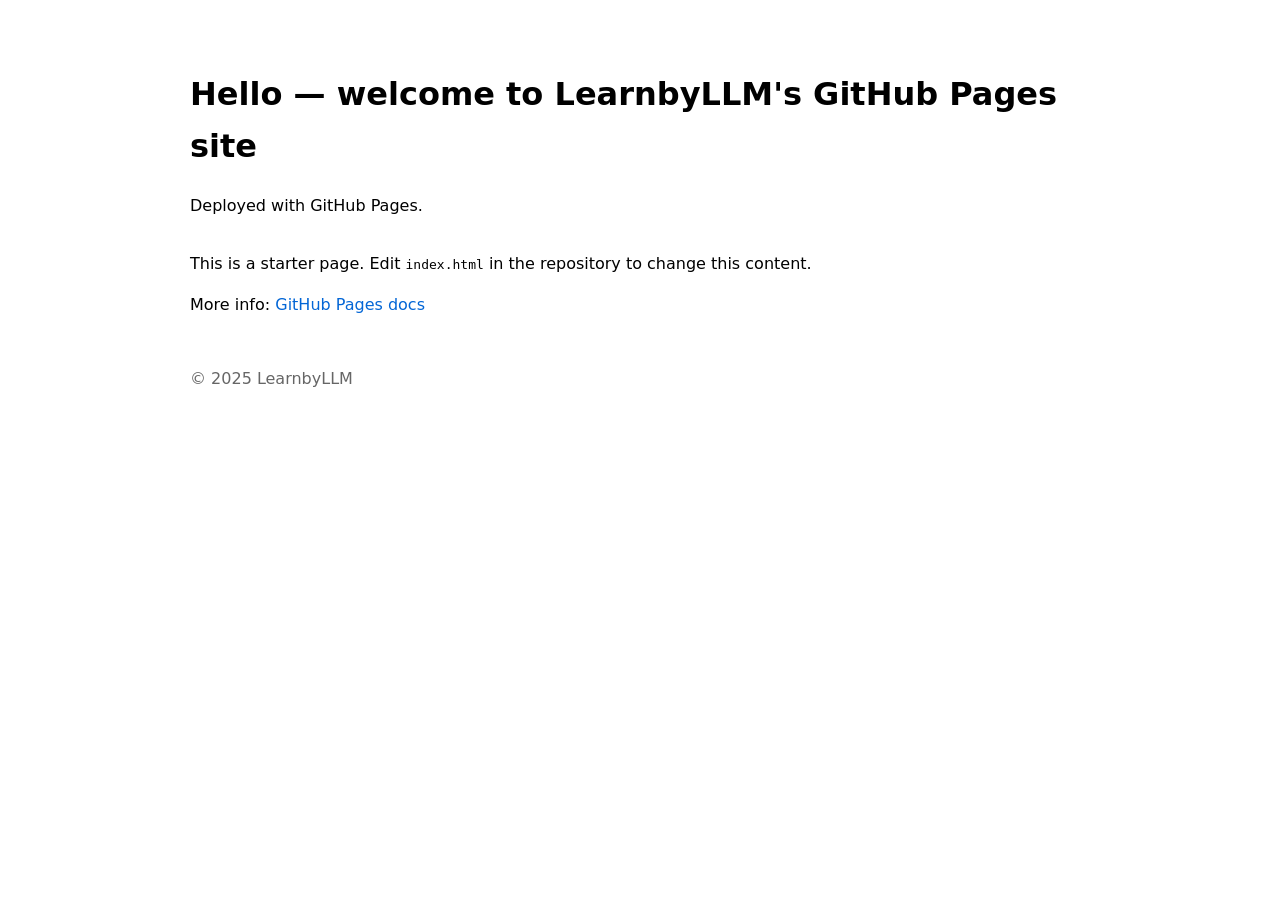
==== index.html @ c88fb41e "Initial site: add index.html, README.md, LICENSE, .gitignore" ====
<!doctype html>
<html lang="en">
<head>
  <meta charset="utf-8" />
  <meta name="viewport" content="width=device-width,initial-scale=1" />
  <title>Welcome — LearnbyLLM</title>
  <style>
    body { font-family: system-ui, -apple-system, "Segoe UI", Roboto, sans-serif; line-height:1.6; padding:3rem; max-width:900px; margin:auto; }
    header { margin-bottom:2rem; }
    a { color:#0366d6; text-decoration:none; }
  </style>
</head>
<body>
  <header>
    <h1>Hello — welcome to LearnbyLLM's GitHub Pages site</h1>
    <p>Deployed with GitHub Pages.</p>
  </header>
  <main>
    <p>This is a starter page. Edit <code>index.html</code> in the repository to change this content.</p>
    <p>More info: <a href="https://docs.github.com/pages">GitHub Pages docs</a></p>
  </main>
  <footer style="margin-top:3rem;color:#666;">&copy; 2025 LearnbyLLM</footer>
</body>
</html>
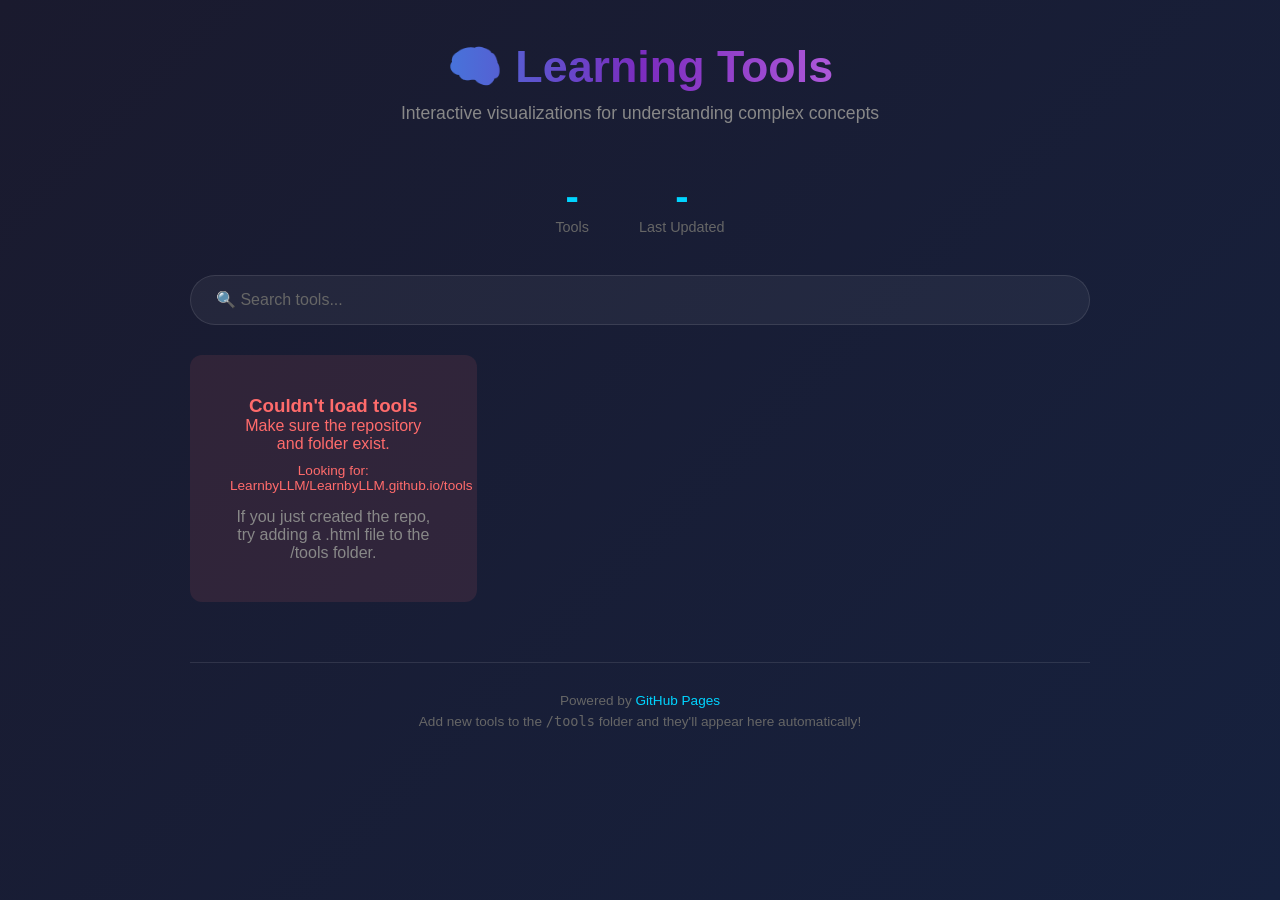
==== commit 56c45b9d: "Update index.html with Learning Tools dashboard and create tools directory" ====
--- a/index.html
+++ b/index.html
@@ -1,24 +1,447 @@
-<!doctype html>
+<!DOCTYPE html>
 <html lang="en">
+
 <head>
-  <meta charset="utf-8" />
-  <meta name="viewport" content="width=device-width,initial-scale=1" />
-  <title>Welcome — LearnbyLLM</title>
+  <meta charset="UTF-8">
+  <meta name="viewport" content="width=device-width, initial-scale=1.0">
+  <title>My Learning Tools</title>
   <style>
-    body { font-family: system-ui, -apple-system, "Segoe UI", Roboto, sans-serif; line-height:1.6; padding:3rem; max-width:900px; margin:auto; }
-    header { margin-bottom:2rem; }
-    a { color:#0366d6; text-decoration:none; }
+    * {
+      margin: 0;
+      padding: 0;
+      box-sizing: border-box;
+    }
+
+    body {
+      font-family: 'Segoe UI', Tahoma, Geneva, Verdana, sans-serif;
+      background: linear-gradient(135deg, #1a1a2e 0%, #16213e 100%);
+      min-height: 100vh;
+      color: #fff;
+      padding: 40px 20px;
+    }
+
+    .container {
+      max-width: 900px;
+      margin: 0 auto;
+    }
+
+    header {
+      text-align: center;
+      margin-bottom: 50px;
+    }
+
+    h1 {
+      font-size: 2.8rem;
+      margin-bottom: 10px;
+      background: linear-gradient(90deg, #00d4ff, #7b2cbf, #f093fb);
+      -webkit-background-clip: text;
+      -webkit-text-fill-color: transparent;
+      background-clip: text;
+    }
+
+    .subtitle {
+      color: #888;
+      font-size: 1.1rem;
+    }
+
+    .stats {
+      display: flex;
+      justify-content: center;
+      gap: 50px;
+      margin-bottom: 40px;
+    }
+
+    .stat {
+      text-align: center;
+    }
+
+    .stat-value {
+      font-size: 2.5rem;
+      font-weight: bold;
+      color: #00d4ff;
+    }
+
+    .stat-label {
+      color: #666;
+      font-size: 0.9rem;
+    }
+
+    .tools-grid {
+      display: grid;
+      grid-template-columns: repeat(auto-fill, minmax(280px, 1fr));
+      gap: 20px;
+    }
+
+    .tool-card {
+      background: rgba(255, 255, 255, 0.05);
+      border: 1px solid rgba(255, 255, 255, 0.1);
+      border-radius: 16px;
+      padding: 25px;
+      text-decoration: none;
+      color: #fff;
+      transition: all 0.3s ease;
+      display: flex;
+      flex-direction: column;
+      gap: 12px;
+    }
+
+    .tool-card:hover {
+      transform: translateY(-5px);
+      border-color: #00d4ff;
+      box-shadow: 0 15px 40px rgba(0, 212, 255, 0.2);
+      background: rgba(255, 255, 255, 0.08);
+    }
+
+    .tool-icon {
+      width: 50px;
+      height: 50px;
+      border-radius: 12px;
+      display: flex;
+      align-items: center;
+      justify-content: center;
+      font-size: 1.5rem;
+      background: linear-gradient(135deg, #00d4ff, #7b2cbf);
+    }
+
+    .tool-name {
+      font-size: 1.25rem;
+      font-weight: 600;
+    }
+
+    .tool-description {
+      color: #888;
+      font-size: 0.9rem;
+      line-height: 1.5;
+    }
+
+    .tool-meta {
+      margin-top: auto;
+      padding-top: 15px;
+      border-top: 1px solid rgba(255, 255, 255, 0.1);
+      font-size: 0.8rem;
+      color: #666;
+    }
+
+    .loading {
+      text-align: center;
+      padding: 60px;
+      color: #888;
+    }
+
+    .loading-spinner {
+      width: 40px;
+      height: 40px;
+      border: 3px solid rgba(255, 255, 255, 0.1);
+      border-top-color: #00d4ff;
+      border-radius: 50%;
+      animation: spin 1s linear infinite;
+      margin: 0 auto 20px;
+    }
+
+    @keyframes spin {
+      to {
+        transform: rotate(360deg);
+      }
+    }
+
+    .error {
+      text-align: center;
+      padding: 40px;
+      color: #ff6b6b;
+      background: rgba(255, 107, 107, 0.1);
+      border-radius: 12px;
+    }
+
+    .search-container {
+      margin-bottom: 30px;
+    }
+
+    #searchInput {
+      width: 100%;
+      padding: 15px 25px;
+      border: 1px solid rgba(255, 255, 255, 0.1);
+      border-radius: 50px;
+      background: rgba(255, 255, 255, 0.05);
+      color: #fff;
+      font-size: 1rem;
+      outline: none;
+      transition: all 0.3s ease;
+    }
+
+    #searchInput:focus {
+      border-color: #00d4ff;
+      box-shadow: 0 0 20px rgba(0, 212, 255, 0.2);
+    }
+
+    #searchInput::placeholder {
+      color: #666;
+    }
+
+    .empty-state {
+      grid-column: 1 / -1;
+      text-align: center;
+      padding: 60px;
+      color: #666;
+    }
+
+    .empty-state-icon {
+      font-size: 4rem;
+      margin-bottom: 20px;
+    }
+
+    footer {
+      text-align: center;
+      margin-top: 60px;
+      padding-top: 30px;
+      border-top: 1px solid rgba(255, 255, 255, 0.1);
+      color: #666;
+      font-size: 0.85rem;
+    }
+
+    footer a {
+      color: #00d4ff;
+      text-decoration: none;
+    }
+
+    footer a:hover {
+      text-decoration: underline;
+    }
+
+    @media (max-width: 600px) {
+      h1 {
+        font-size: 2rem;
+      }
+
+      .stats {
+        gap: 30px;
+      }
+
+      .stat-value {
+        font-size: 2rem;
+      }
+
+      .tools-grid {
+        grid-template-columns: 1fr;
+      }
+    }
   </style>
 </head>
+
 <body>
-  <header>
-    <h1>Hello — welcome to LearnbyLLM's GitHub Pages site</h1>
-    <p>Deployed with GitHub Pages.</p>
-  </header>
-  <main>
-    <p>This is a starter page. Edit <code>index.html</code> in the repository to change this content.</p>
-    <p>More info: <a href="https://docs.github.com/pages">GitHub Pages docs</a></p>
-  </main>
-  <footer style="margin-top:3rem;color:#666;">&copy; 2025 LearnbyLLM</footer>
+  <div class="container">
+    <header>
+      <h1>🧠 Learning Tools</h1>
+      <p class="subtitle">Interactive visualizations for understanding complex concepts</p>
+    </header>
+
+    <div class="stats">
+      <div class="stat">
+        <div class="stat-value" id="toolCount">-</div>
+        <div class="stat-label">Tools</div>
+      </div>
+      <div class="stat">
+        <div class="stat-value" id="lastUpdated">-</div>
+        <div class="stat-label">Last Updated</div>
+      </div>
+    </div>
+
+    <div class="search-container">
+      <input type="text" id="searchInput" placeholder="🔍 Search tools..." oninput="filterTools()">
+    </div>
+
+    <div class="tools-grid" id="toolsGrid">
+      <div class="loading">
+        <div class="loading-spinner"></div>
+        <p>Loading tools...</p>
+      </div>
+    </div>
+
+    <footer>
+      <p>Powered by <a href="https://pages.github.com" target="_blank">GitHub Pages</a></p>
+      <p style="margin-top: 5px;">Add new tools to the <code>/tools</code> folder and they'll appear here automatically!
+      </p>
+    </footer>
+  </div>
+
+  <script>
+    // =============================================
+    // CONFIGURATION - Update these for your repo!
+    // =============================================
+    const GITHUB_USERNAME = 'LearnbyLLM';  // ← Updated!
+    const GITHUB_REPO = 'LearnbyLLM.github.io';     // ← Updated!
+    const TOOLS_FOLDER = 'tools';
+    // =============================================
+
+    // Tool metadata - add descriptions and icons for your tools
+    // Keys should match filenames (without .html)
+    const toolMetadata = {
+      'data-structures': {
+        icon: '📊',
+        description: 'Interactive explanations of arrays, stacks, queues, trees, heaps, graphs, and more.',
+        color: '#667eea'
+      },
+      'llm-intuition': {
+        icon: '🧠',
+        description: 'Understand how Large Language Models work through interactive visualizations.',
+        color: '#f093fb'
+      },
+      // Add more tools here as you create them:
+      // 'sorting-algorithms': {
+      //     icon: '🔄',
+      //     description: 'Visualize bubble sort, merge sort, quicksort, and more.',
+      //     color: '#00d4ff'
+      // },
+    };
+
+    // Default metadata for tools without custom info
+    const defaultMeta = {
+      icon: '📚',
+      description: 'An interactive learning tool.',
+      color: '#00d4ff'
+    };
+
+    let allTools = [];
+
+    // Fetch tools from GitHub API
+    async function fetchTools() {
+      const grid = document.getElementById('toolsGrid');
+
+      try {
+        const apiUrl = `https://api.github.com/repos/${GITHUB_USERNAME}/${GITHUB_REPO}/contents/${TOOLS_FOLDER}`;
+        const response = await fetch(apiUrl);
+
+        if (!response.ok) {
+          throw new Error(`HTTP ${response.status}`);
+        }
+
+        const files = await response.json();
+
+        // Filter for HTML files only
+        allTools = files
+          .filter(file => file.name.endsWith('.html'))
+          .map(file => {
+            const nameWithoutExt = file.name.replace('.html', '');
+            const displayName = nameWithoutExt
+              .split('-')
+              .map(word => word.charAt(0).toUpperCase() + word.slice(1))
+              .join(' ');
+
+            const meta = toolMetadata[nameWithoutExt] || defaultMeta;
+
+            return {
+              name: displayName,
+              filename: file.name,
+              path: `${TOOLS_FOLDER}/${file.name}`,
+              ...meta
+            };
+          });
+
+        // Update stats
+        document.getElementById('toolCount').textContent = allTools.length;
+
+        // Get last commit date
+        fetchLastUpdate();
+
+        // Render tools
+        renderTools(allTools);
+
+      } catch (error) {
+        console.error('Error fetching tools:', error);
+        grid.innerHTML = `
+                    <div class="error">
+                        <h3>Couldn't load tools</h3>
+                        <p>Make sure the repository and folder exist.</p>
+                        <p style="margin-top: 10px; font-size: 0.85rem;">
+                            Looking for: ${GITHUB_USERNAME}/${GITHUB_REPO}/${TOOLS_FOLDER}
+                        </p>
+                        <p style="margin-top: 15px; color: #888;">
+                            If you just created the repo, try adding a .html file to the /tools folder.
+                        </p>
+                    </div>
+                `;
+      }
+    }
+
+    async function fetchLastUpdate() {
+      try {
+        const apiUrl = `https://api.github.com/repos/${GITHUB_USERNAME}/${GITHUB_REPO}/commits?per_page=1`;
+        const response = await fetch(apiUrl);
+        const commits = await response.json();
+
+        if (commits.length > 0) {
+          const date = new Date(commits[0].commit.committer.date);
+          const options = { month: 'short', day: 'numeric', year: 'numeric' };
+          document.getElementById('lastUpdated').textContent = date.toLocaleDateString('en-US', options);
+        }
+      } catch (error) {
+        console.error('Error fetching last update:', error);
+      }
+    }
+
+    function renderTools(tools) {
+      const grid = document.getElementById('toolsGrid');
+
+      if (tools.length === 0) {
+        grid.innerHTML = `
+                    <div class="empty-state">
+                        <div class="empty-state-icon">🔍</div>
+                        <h3>No tools found</h3>
+                        <p>Try a different search term</p>
+                    </div>
+                `;
+        return;
+      }
+
+      grid.innerHTML = tools.map(tool => `
+                <a href="${tool.path}" class="tool-card">
+                    <div class="tool-icon" style="background: linear-gradient(135deg, ${tool.color}, ${adjustColor(tool.color, -30)});">
+                        ${tool.icon}
+                    </div>
+                    <div class="tool-name">${tool.name}</div>
+                    <div class="tool-description">${tool.description}</div>
+                    <div class="tool-meta">
+                        📄 ${tool.filename}
+                    </div>
+                </a>
+            `).join('');
+    }
+
+    function filterTools() {
+      const query = document.getElementById('searchInput').value.toLowerCase();
+
+      const filtered = allTools.filter(tool =>
+        tool.name.toLowerCase().includes(query) ||
+        tool.description.toLowerCase().includes(query)
+      );
+
+      renderTools(filtered);
+    }
+
+    // Helper to darken/lighten colors
+    function adjustColor(hex, amount) {
+      const num = parseInt(hex.replace('#', ''), 16);
+      const r = Math.min(255, Math.max(0, (num >> 16) + amount));
+      const g = Math.min(255, Math.max(0, ((num >> 8) & 0x00FF) + amount));
+      const b = Math.min(255, Math.max(0, (num & 0x0000FF) + amount));
+      return `#${(1 << 24 | r << 16 | g << 8 | b).toString(16).slice(1)}`;
+    }
+
+    // Keyboard shortcut for search
+    document.addEventListener('keydown', (e) => {
+      if (e.key === '/' && document.activeElement.tagName !== 'INPUT') {
+        e.preventDefault();
+        document.getElementById('searchInput').focus();
+      }
+      if (e.key === 'Escape') {
+        document.getElementById('searchInput').value = '';
+        filterTools();
+        document.getElementById('searchInput').blur();
+      }
+    });
+
+    // Initialize
+    fetchTools();
+  </script>
 </body>
-</html>
+
+</html>
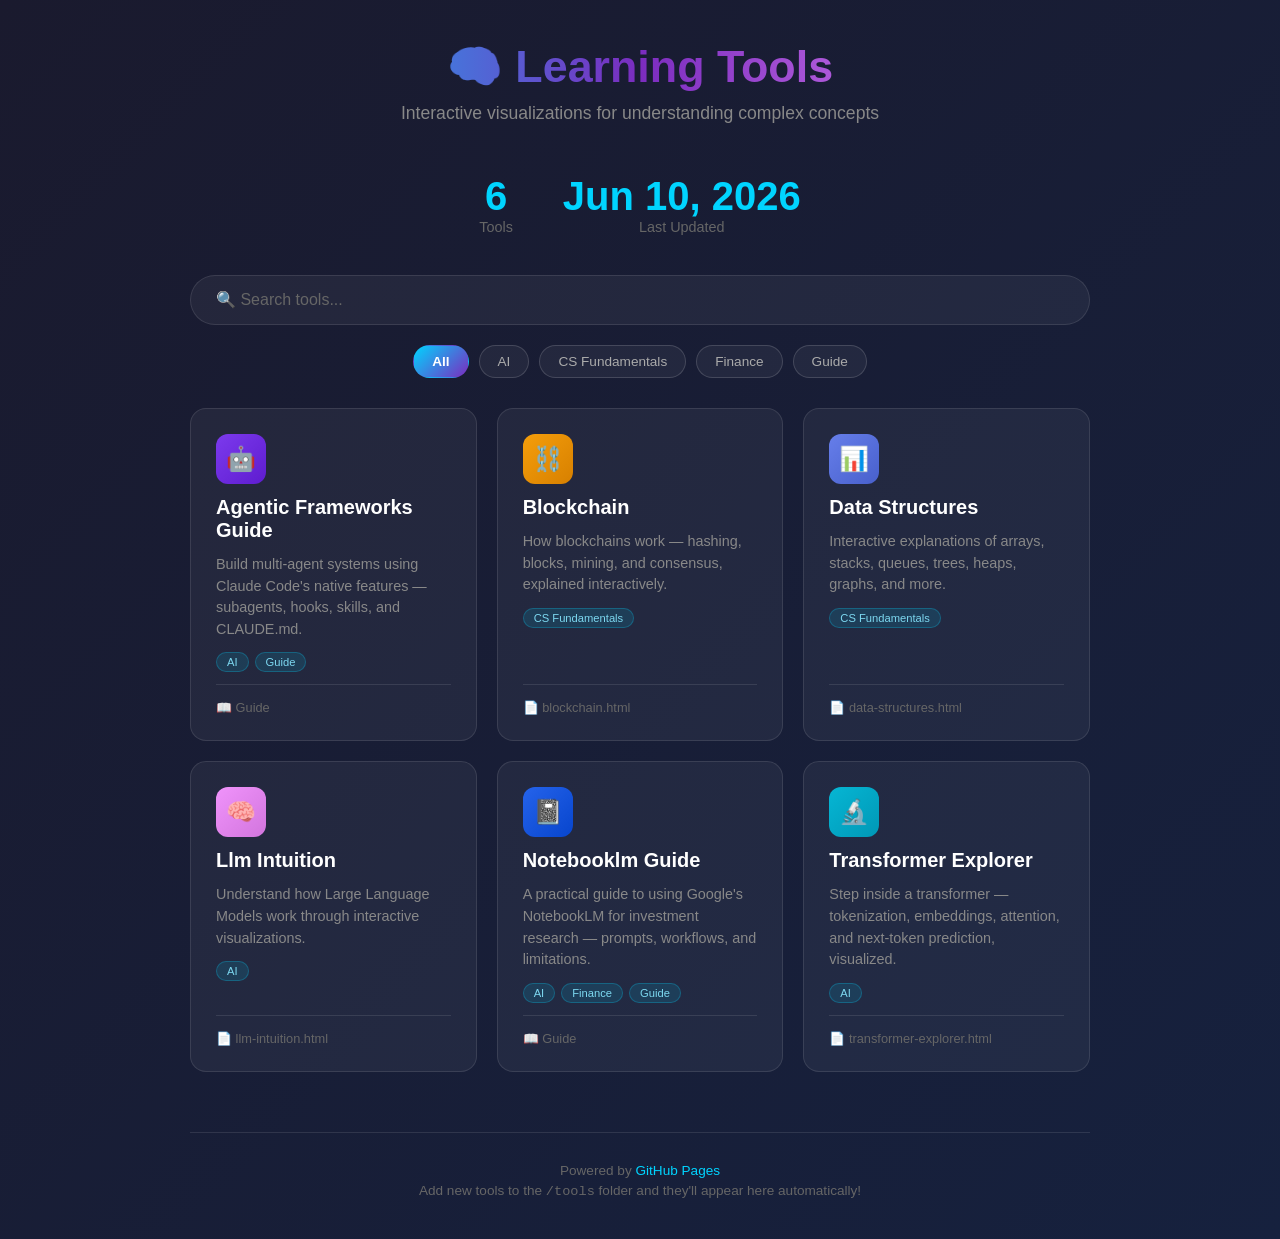
==== commit f88802c2: "Add static tools.json, tag filtering, and Transformer Explorer tool - Generate tools.json via script" ====
--- a/index.html
+++ b/index.html
@@ -153,7 +153,54 @@
     }
 
     .search-container {
+      margin-bottom: 20px;
+    }
+
+    .tag-filters {
+      display: flex;
+      flex-wrap: wrap;
+      justify-content: center;
+      gap: 10px;
       margin-bottom: 30px;
+    }
+
+    .tag-chip {
+      padding: 8px 18px;
+      border: 1px solid rgba(255, 255, 255, 0.15);
+      border-radius: 50px;
+      background: rgba(255, 255, 255, 0.05);
+      color: #aaa;
+      font-size: 0.85rem;
+      cursor: pointer;
+      transition: all 0.25s ease;
+      user-select: none;
+    }
+
+    .tag-chip:hover {
+      border-color: #00d4ff;
+      color: #fff;
+    }
+
+    .tag-chip.active {
+      background: linear-gradient(135deg, #00d4ff, #7b2cbf);
+      border-color: transparent;
+      color: #fff;
+      font-weight: 600;
+    }
+
+    .tool-tags {
+      display: flex;
+      flex-wrap: wrap;
+      gap: 6px;
+    }
+
+    .tool-tag {
+      font-size: 0.7rem;
+      padding: 3px 10px;
+      border-radius: 50px;
+      background: rgba(0, 212, 255, 0.12);
+      border: 1px solid rgba(0, 212, 255, 0.25);
+      color: #7dd8f0;
     }
 
     #searchInput {
@@ -249,6 +296,8 @@
       <input type="text" id="searchInput" placeholder="🔍 Search tools..." oninput="filterTools()">
     </div>
 
+    <div class="tag-filters" id="tagFilters"></div>
+
     <div class="tools-grid" id="toolsGrid">
       <div class="loading">
         <div class="loading-spinner"></div>
@@ -273,65 +322,99 @@
     // =============================================
 
     // Tool metadata - add descriptions and icons for your tools
-    // Keys should match filenames (without .html)
+    // Keys should match filenames (without .html) or directory names
     const toolMetadata = {
       'data-structures': {
         icon: '📊',
         description: 'Interactive explanations of arrays, stacks, queues, trees, heaps, graphs, and more.',
-        color: '#667eea'
+        color: '#667eea',
+        tags: ['CS Fundamentals']
+      },
+      'blockchain': {
+        icon: '⛓️',
+        description: 'How blockchains work — hashing, blocks, mining, and consensus, explained interactively.',
+        color: '#f59e0b',
+        tags: ['CS Fundamentals']
       },
       'llm-intuition': {
         icon: '🧠',
         description: 'Understand how Large Language Models work through interactive visualizations.',
-        color: '#f093fb'
+        color: '#f093fb',
+        tags: ['AI']
       },
-      // Add more tools here as you create them:
-      // 'sorting-algorithms': {
-      //     icon: '🔄',
-      //     description: 'Visualize bubble sort, merge sort, quicksort, and more.',
-      //     color: '#00d4ff'
-      // },
+      'transformer-explorer': {
+        icon: '🔬',
+        description: 'Step inside a transformer — tokenization, embeddings, attention, and next-token prediction, visualized.',
+        color: '#06b6d4',
+        tags: ['AI']
+      },
+      'notebooklm-guide': {
+        icon: '📓',
+        description: 'A practical guide to using Google\'s NotebookLM for investment research — prompts, workflows, and limitations.',
+        color: '#2563eb',
+        tags: ['AI', 'Finance', 'Guide']
+      },
+      'agentic-frameworks-guide': {
+        icon: '🤖',
+        description: 'Build multi-agent systems using Claude Code\'s native features — subagents, hooks, skills, and CLAUDE.md.',
+        color: '#7c3aed',
+        tags: ['AI', 'Guide']
+      },
     };
 
     // Default metadata for tools without custom info
     const defaultMeta = {
       icon: '📚',
       description: 'An interactive learning tool.',
-      color: '#00d4ff'
+      color: '#00d4ff',
+      tags: []
     };
 
     let allTools = [];
-
-    // Fetch tools from GitHub API
+    let activeTag = 'All';
+
+    // Load the tool list from the static tools.json (generated by a GitHub
+    // Action — fast, no rate limits). Falls back to the GitHub API if the
+    // file is missing.
     async function fetchTools() {
       const grid = document.getElementById('toolsGrid');
 
       try {
-        const apiUrl = `https://api.github.com/repos/${GITHUB_USERNAME}/${GITHUB_REPO}/contents/${TOOLS_FOLDER}`;
-        const response = await fetch(apiUrl);
-
-        if (!response.ok) {
-          throw new Error(`HTTP ${response.status}`);
+        let files;
+
+        try {
+          const response = await fetch('tools.json', { cache: 'no-cache' });
+          if (!response.ok) throw new Error(`HTTP ${response.status}`);
+          const data = await response.json();
+          files = data.tools;
+          setLastUpdated(data.generated);
+        } catch (staticError) {
+          console.warn('tools.json unavailable, falling back to GitHub API:', staticError);
+          const apiUrl = `https://api.github.com/repos/${GITHUB_USERNAME}/${GITHUB_REPO}/contents/${TOOLS_FOLDER}`;
+          const response = await fetch(apiUrl);
+          if (!response.ok) throw new Error(`HTTP ${response.status}`);
+          files = await response.json();
+          fetchLastUpdate();
         }
 
-        const files = await response.json();
-
-        // Filter for HTML files only
+        // Include HTML files and directories (guide-style tools)
         allTools = files
-          .filter(file => file.name.endsWith('.html'))
+          .filter(file => file.name.endsWith('.html') || file.type === 'dir')
+          .filter(file => file.name !== '.gitkeep')
           .map(file => {
-            const nameWithoutExt = file.name.replace('.html', '');
-            const displayName = nameWithoutExt
+            const isDir = file.type === 'dir';
+            const key = isDir ? file.name : file.name.replace('.html', '');
+            const displayName = key
               .split('-')
               .map(word => word.charAt(0).toUpperCase() + word.slice(1))
               .join(' ');
 
-            const meta = toolMetadata[nameWithoutExt] || defaultMeta;
+            const meta = toolMetadata[key] || defaultMeta;
 
             return {
               name: displayName,
-              filename: file.name,
-              path: `${TOOLS_FOLDER}/${file.name}`,
+              filename: isDir ? 'Guide' : file.name,
+              path: isDir ? `${TOOLS_FOLDER}/${file.name}/` : `${TOOLS_FOLDER}/${file.name}`,
               ...meta
             };
           });
@@ -339,11 +422,9 @@
         // Update stats
         document.getElementById('toolCount').textContent = allTools.length;
 
-        // Get last commit date
-        fetchLastUpdate();
-
-        // Render tools
-        renderTools(allTools);
+        // Render tag filter chips and tools
+        renderTagFilters();
+        filterTools();
 
       } catch (error) {
         console.error('Error fetching tools:', error);
@@ -362,6 +443,13 @@
       }
     }
 
+    function setLastUpdated(isoDate) {
+      if (!isoDate) return;
+      const date = new Date(isoDate);
+      const options = { month: 'short', day: 'numeric', year: 'numeric' };
+      document.getElementById('lastUpdated').textContent = date.toLocaleDateString('en-US', options);
+    }
+
     async function fetchLastUpdate() {
       try {
         const apiUrl = `https://api.github.com/repos/${GITHUB_USERNAME}/${GITHUB_REPO}/commits?per_page=1`;
@@ -369,13 +457,30 @@
         const commits = await response.json();
 
         if (commits.length > 0) {
-          const date = new Date(commits[0].commit.committer.date);
-          const options = { month: 'short', day: 'numeric', year: 'numeric' };
-          document.getElementById('lastUpdated').textContent = date.toLocaleDateString('en-US', options);
+          setLastUpdated(commits[0].commit.committer.date);
         }
       } catch (error) {
         console.error('Error fetching last update:', error);
       }
+    }
+
+    function renderTagFilters() {
+      const tags = [...new Set(allTools.flatMap(tool => tool.tags || []))].sort();
+      if (tags.length === 0) return;
+
+      const container = document.getElementById('tagFilters');
+      container.innerHTML = ['All', ...tags].map(tag => `
+                <span class="tag-chip${tag === activeTag ? ' active' : ''}" data-tag="${tag}">${tag}</span>
+            `).join('');
+
+      container.querySelectorAll('.tag-chip').forEach(chip => {
+        chip.addEventListener('click', () => {
+          activeTag = chip.dataset.tag;
+          container.querySelectorAll('.tag-chip').forEach(c =>
+            c.classList.toggle('active', c.dataset.tag === activeTag));
+          filterTools();
+        });
+      });
     }
 
     function renderTools(tools) {
@@ -399,8 +504,12 @@
                     </div>
                     <div class="tool-name">${tool.name}</div>
                     <div class="tool-description">${tool.description}</div>
+                    ${(tool.tags && tool.tags.length) ? `
+                    <div class="tool-tags">
+                        ${tool.tags.map(tag => `<span class="tool-tag">${tag}</span>`).join('')}
+                    </div>` : ''}
                     <div class="tool-meta">
-                        📄 ${tool.filename}
+                        ${tool.filename === 'Guide' ? '📖 Guide' : '📄 ' + tool.filename}
                     </div>
                 </a>
             `).join('');
@@ -410,8 +519,9 @@
       const query = document.getElementById('searchInput').value.toLowerCase();
 
       const filtered = allTools.filter(tool =>
-        tool.name.toLowerCase().includes(query) ||
-        tool.description.toLowerCase().includes(query)
+        (activeTag === 'All' || (tool.tags || []).includes(activeTag)) &&
+        (tool.name.toLowerCase().includes(query) ||
+          tool.description.toLowerCase().includes(query))
       );
 
       renderTools(filtered);
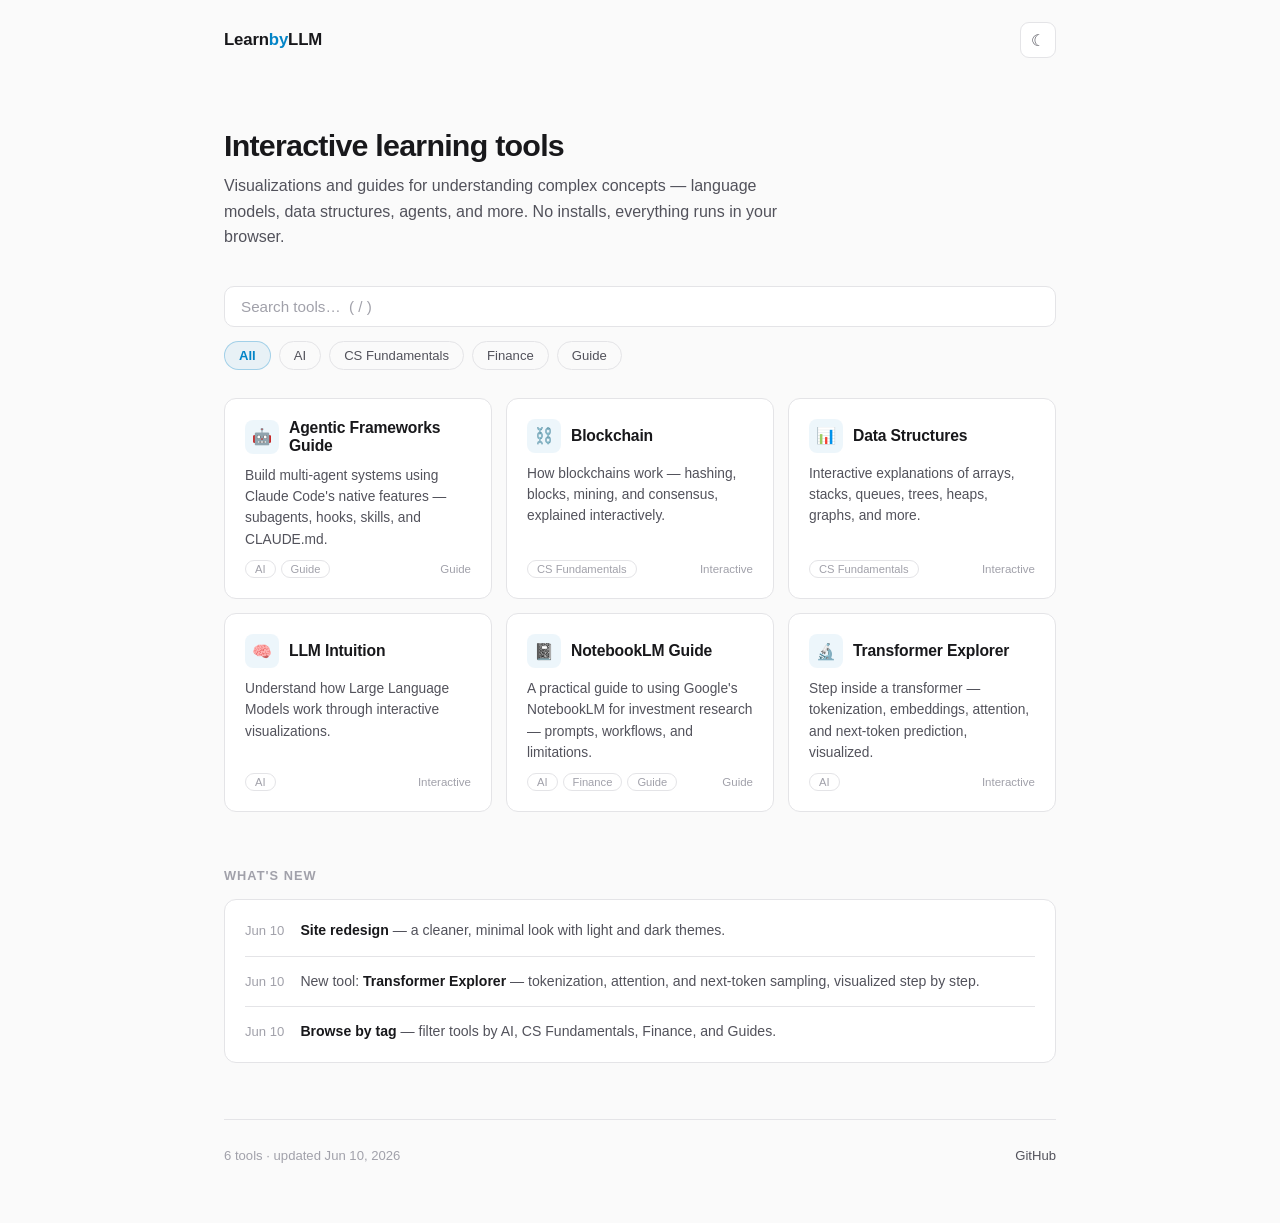
==== commit 90436347: "Redesign homepage with minimal palette, theme toggle, OG tags, What's New - New minimal visual desig" ====
--- a/index.html
+++ b/index.html
@@ -4,8 +4,58 @@
 <head>
   <meta charset="UTF-8">
   <meta name="viewport" content="width=device-width, initial-scale=1.0">
-  <title>My Learning Tools</title>
+  <title>LearnbyLLM — Interactive Learning Tools</title>
+  <meta name="description"
+    content="Interactive visualizations and guides for understanding complex concepts — LLMs, transformers, data structures, agents, and more.">
+
+  <!-- Open Graph / social sharing -->
+  <meta property="og:title" content="LearnbyLLM — Interactive Learning Tools">
+  <meta property="og:description"
+    content="Interactive visualizations and guides for understanding complex concepts — LLMs, transformers, data structures, agents, and more.">
+  <meta property="og:type" content="website">
+  <meta property="og:url" content="https://learnbyllm.github.io/">
+  <meta property="og:image" content="https://learnbyllm.github.io/assets/og-image.png">
+  <meta name="twitter:card" content="summary_large_image">
+
+  <link rel="icon" type="image/svg+xml" href="assets/favicon.svg">
+
+  <!-- Set theme before paint to avoid a flash of the wrong theme -->
+  <script>
+    document.documentElement.dataset.theme =
+      localStorage.getItem('theme') ||
+      (matchMedia('(prefers-color-scheme: light)').matches ? 'light' : 'dark');
+  </script>
+
   <style>
+    :root,
+    [data-theme="dark"] {
+      --bg: #0a0a0c;
+      --bg-elevated: #131316;
+      --bg-hover: #18181c;
+      --border: #232329;
+      --border-strong: #34343c;
+      --text: #ededf0;
+      --text-secondary: #9b9ba4;
+      --text-tertiary: #62626c;
+      --accent: #38bdf8;
+      --accent-soft: rgba(56, 189, 248, 0.09);
+      --accent-border: rgba(56, 189, 248, 0.35);
+    }
+
+    [data-theme="light"] {
+      --bg: #fafafa;
+      --bg-elevated: #ffffff;
+      --bg-hover: #f4f4f5;
+      --border: #e4e4e7;
+      --border-strong: #d4d4d8;
+      --text: #18181b;
+      --text-secondary: #52525b;
+      --text-tertiary: #a1a1aa;
+      --accent: #0284c7;
+      --accent-soft: rgba(2, 132, 199, 0.07);
+      --accent-border: rgba(2, 132, 199, 0.3);
+    }
+
     * {
       margin: 0;
       padding: 0;
@@ -13,129 +63,284 @@
     }
 
     body {
-      font-family: 'Segoe UI', Tahoma, Geneva, Verdana, sans-serif;
-      background: linear-gradient(135deg, #1a1a2e 0%, #16213e 100%);
+      font-family: -apple-system, BlinkMacSystemFont, 'Segoe UI', Roboto, 'Helvetica Neue', Arial, sans-serif;
+      background: var(--bg);
       min-height: 100vh;
-      color: #fff;
-      padding: 40px 20px;
+      color: var(--text);
+      transition: background 0.25s ease, color 0.25s ease;
+      -webkit-font-smoothing: antialiased;
     }
 
     .container {
-      max-width: 900px;
+      max-width: 880px;
       margin: 0 auto;
-    }
-
-    header {
-      text-align: center;
-      margin-bottom: 50px;
+      padding: 0 24px 60px;
+    }
+
+    .topbar {
+      display: flex;
+      align-items: center;
+      justify-content: space-between;
+      padding: 22px 0;
+      margin-bottom: 48px;
+    }
+
+    .wordmark {
+      font-size: 1.05rem;
+      font-weight: 650;
+      letter-spacing: -0.01em;
+      color: var(--text);
+      text-decoration: none;
+    }
+
+    .wordmark span {
+      color: var(--accent);
+    }
+
+    .theme-toggle {
+      width: 36px;
+      height: 36px;
+      border: 1px solid var(--border);
+      border-radius: 9px;
+      background: var(--bg-elevated);
+      color: var(--text-secondary);
+      cursor: pointer;
+      font-size: 1rem;
+      display: flex;
+      align-items: center;
+      justify-content: center;
+      transition: border-color 0.2s ease, color 0.2s ease;
+    }
+
+    .theme-toggle:hover {
+      border-color: var(--border-strong);
+      color: var(--text);
     }
 
     h1 {
-      font-size: 2.8rem;
+      font-size: 1.9rem;
+      font-weight: 650;
+      letter-spacing: -0.025em;
       margin-bottom: 10px;
-      background: linear-gradient(90deg, #00d4ff, #7b2cbf, #f093fb);
-      -webkit-background-clip: text;
-      -webkit-text-fill-color: transparent;
-      background-clip: text;
     }
 
     .subtitle {
-      color: #888;
-      font-size: 1.1rem;
-    }
-
-    .stats {
-      display: flex;
-      justify-content: center;
-      gap: 50px;
-      margin-bottom: 40px;
-    }
-
-    .stat {
-      text-align: center;
-    }
-
-    .stat-value {
-      font-size: 2.5rem;
-      font-weight: bold;
-      color: #00d4ff;
-    }
-
-    .stat-label {
-      color: #666;
-      font-size: 0.9rem;
+      color: var(--text-secondary);
+      font-size: 1rem;
+      line-height: 1.6;
+      margin-bottom: 36px;
+      max-width: 560px;
+    }
+
+    .toolbar {
+      display: flex;
+      flex-direction: column;
+      gap: 14px;
+      margin-bottom: 28px;
+    }
+
+    #searchInput {
+      width: 100%;
+      padding: 11px 16px;
+      border: 1px solid var(--border);
+      border-radius: 10px;
+      background: var(--bg-elevated);
+      color: var(--text);
+      font-size: 0.95rem;
+      outline: none;
+      transition: border-color 0.2s ease;
+    }
+
+    #searchInput:focus {
+      border-color: var(--accent-border);
+    }
+
+    #searchInput::placeholder {
+      color: var(--text-tertiary);
+    }
+
+    .tag-filters {
+      display: flex;
+      flex-wrap: wrap;
+      gap: 8px;
+    }
+
+    .tag-chip {
+      padding: 6px 14px;
+      border: 1px solid var(--border);
+      border-radius: 50px;
+      background: transparent;
+      color: var(--text-secondary);
+      font-size: 0.82rem;
+      cursor: pointer;
+      transition: all 0.15s ease;
+      user-select: none;
+    }
+
+    .tag-chip:hover {
+      border-color: var(--border-strong);
+      color: var(--text);
+    }
+
+    .tag-chip.active {
+      background: var(--accent-soft);
+      border-color: var(--accent-border);
+      color: var(--accent);
+      font-weight: 550;
     }
 
     .tools-grid {
       display: grid;
-      grid-template-columns: repeat(auto-fill, minmax(280px, 1fr));
-      gap: 20px;
+      grid-template-columns: repeat(auto-fill, minmax(260px, 1fr));
+      gap: 14px;
+      margin-bottom: 56px;
     }
 
     .tool-card {
-      background: rgba(255, 255, 255, 0.05);
-      border: 1px solid rgba(255, 255, 255, 0.1);
-      border-radius: 16px;
-      padding: 25px;
+      background: var(--bg-elevated);
+      border: 1px solid var(--border);
+      border-radius: 12px;
+      padding: 20px;
       text-decoration: none;
-      color: #fff;
-      transition: all 0.3s ease;
+      color: var(--text);
+      transition: border-color 0.15s ease, background 0.15s ease;
       display: flex;
       flex-direction: column;
-      gap: 12px;
+      gap: 10px;
     }
 
     .tool-card:hover {
-      transform: translateY(-5px);
-      border-color: #00d4ff;
-      box-shadow: 0 15px 40px rgba(0, 212, 255, 0.2);
-      background: rgba(255, 255, 255, 0.08);
+      border-color: var(--border-strong);
+      background: var(--bg-hover);
+    }
+
+    .tool-card-head {
+      display: flex;
+      align-items: center;
+      gap: 10px;
     }
 
     .tool-icon {
-      width: 50px;
-      height: 50px;
-      border-radius: 12px;
+      width: 34px;
+      height: 34px;
+      border-radius: 8px;
       display: flex;
       align-items: center;
       justify-content: center;
-      font-size: 1.5rem;
-      background: linear-gradient(135deg, #00d4ff, #7b2cbf);
+      font-size: 1rem;
+      background: var(--accent-soft);
+      flex-shrink: 0;
     }
 
     .tool-name {
-      font-size: 1.25rem;
+      font-size: 0.98rem;
       font-weight: 600;
+      letter-spacing: -0.01em;
     }
 
     .tool-description {
-      color: #888;
-      font-size: 0.9rem;
+      color: var(--text-secondary);
+      font-size: 0.86rem;
+      line-height: 1.55;
+      flex: 1;
+    }
+
+    .tool-foot {
+      display: flex;
+      align-items: center;
+      justify-content: space-between;
+      gap: 8px;
+    }
+
+    .tool-tags {
+      display: flex;
+      flex-wrap: wrap;
+      gap: 5px;
+    }
+
+    .tool-tag {
+      font-size: 0.7rem;
+      padding: 2px 9px;
+      border-radius: 50px;
+      border: 1px solid var(--border);
+      color: var(--text-tertiary);
+    }
+
+    .tool-type {
+      font-size: 0.72rem;
+      color: var(--text-tertiary);
+      white-space: nowrap;
+    }
+
+    .section-title {
+      font-size: 0.8rem;
+      font-weight: 600;
+      text-transform: uppercase;
+      letter-spacing: 0.08em;
+      color: var(--text-tertiary);
+      margin-bottom: 16px;
+    }
+
+    .whats-new {
+      border: 1px solid var(--border);
+      border-radius: 12px;
+      background: var(--bg-elevated);
+      padding: 6px 20px;
+      margin-bottom: 56px;
+    }
+
+    .whats-new-item {
+      display: flex;
+      gap: 16px;
+      padding: 14px 0;
+      border-bottom: 1px solid var(--border);
+      font-size: 0.88rem;
       line-height: 1.5;
     }
 
-    .tool-meta {
-      margin-top: auto;
-      padding-top: 15px;
-      border-top: 1px solid rgba(255, 255, 255, 0.1);
-      font-size: 0.8rem;
-      color: #666;
+    .whats-new-item:last-child {
+      border-bottom: none;
+    }
+
+    .whats-new-date {
+      color: var(--text-tertiary);
+      font-variant-numeric: tabular-nums;
+      white-space: nowrap;
+      flex-shrink: 0;
+      font-size: 0.82rem;
+      padding-top: 1px;
+    }
+
+    .whats-new-text {
+      color: var(--text-secondary);
+    }
+
+    .whats-new-text strong {
+      color: var(--text);
+      font-weight: 600;
+    }
+
+    .stats-line {
+      color: var(--text-tertiary);
+      font-size: 0.82rem;
+      margin-bottom: 28px;
     }
 
     .loading {
+      grid-column: 1 / -1;
       text-align: center;
       padding: 60px;
-      color: #888;
+      color: var(--text-tertiary);
     }
 
     .loading-spinner {
-      width: 40px;
-      height: 40px;
-      border: 3px solid rgba(255, 255, 255, 0.1);
-      border-top-color: #00d4ff;
+      width: 28px;
+      height: 28px;
+      border: 2px solid var(--border);
+      border-top-color: var(--accent);
       border-radius: 50%;
-      animation: spin 1s linear infinite;
-      margin: 0 auto 20px;
+      animation: spin 0.8s linear infinite;
+      margin: 0 auto 16px;
     }
 
     @keyframes spin {
@@ -145,179 +350,99 @@
     }
 
     .error {
+      grid-column: 1 / -1;
       text-align: center;
       padding: 40px;
-      color: #ff6b6b;
-      background: rgba(255, 107, 107, 0.1);
+      color: #ef4444;
+      border: 1px solid rgba(239, 68, 68, 0.25);
       border-radius: 12px;
-    }
-
-    .search-container {
-      margin-bottom: 20px;
-    }
-
-    .tag-filters {
-      display: flex;
-      flex-wrap: wrap;
-      justify-content: center;
-      gap: 10px;
-      margin-bottom: 30px;
-    }
-
-    .tag-chip {
-      padding: 8px 18px;
-      border: 1px solid rgba(255, 255, 255, 0.15);
-      border-radius: 50px;
-      background: rgba(255, 255, 255, 0.05);
-      color: #aaa;
-      font-size: 0.85rem;
-      cursor: pointer;
-      transition: all 0.25s ease;
-      user-select: none;
-    }
-
-    .tag-chip:hover {
-      border-color: #00d4ff;
-      color: #fff;
-    }
-
-    .tag-chip.active {
-      background: linear-gradient(135deg, #00d4ff, #7b2cbf);
-      border-color: transparent;
-      color: #fff;
-      font-weight: 600;
-    }
-
-    .tool-tags {
-      display: flex;
-      flex-wrap: wrap;
-      gap: 6px;
-    }
-
-    .tool-tag {
-      font-size: 0.7rem;
-      padding: 3px 10px;
-      border-radius: 50px;
-      background: rgba(0, 212, 255, 0.12);
-      border: 1px solid rgba(0, 212, 255, 0.25);
-      color: #7dd8f0;
-    }
-
-    #searchInput {
-      width: 100%;
-      padding: 15px 25px;
-      border: 1px solid rgba(255, 255, 255, 0.1);
-      border-radius: 50px;
-      background: rgba(255, 255, 255, 0.05);
-      color: #fff;
-      font-size: 1rem;
-      outline: none;
-      transition: all 0.3s ease;
-    }
-
-    #searchInput:focus {
-      border-color: #00d4ff;
-      box-shadow: 0 0 20px rgba(0, 212, 255, 0.2);
-    }
-
-    #searchInput::placeholder {
-      color: #666;
     }
 
     .empty-state {
       grid-column: 1 / -1;
       text-align: center;
-      padding: 60px;
-      color: #666;
-    }
-
-    .empty-state-icon {
-      font-size: 4rem;
-      margin-bottom: 20px;
+      padding: 50px;
+      color: var(--text-tertiary);
     }
 
     footer {
-      text-align: center;
-      margin-top: 60px;
-      padding-top: 30px;
-      border-top: 1px solid rgba(255, 255, 255, 0.1);
-      color: #666;
-      font-size: 0.85rem;
+      padding-top: 28px;
+      border-top: 1px solid var(--border);
+      color: var(--text-tertiary);
+      font-size: 0.82rem;
+      display: flex;
+      justify-content: space-between;
+      flex-wrap: wrap;
+      gap: 10px;
     }
 
     footer a {
-      color: #00d4ff;
+      color: var(--text-secondary);
       text-decoration: none;
     }
 
     footer a:hover {
-      text-decoration: underline;
+      color: var(--accent);
     }
 
     @media (max-width: 600px) {
       h1 {
-        font-size: 2rem;
-      }
-
-      .stats {
-        gap: 30px;
-      }
-
-      .stat-value {
-        font-size: 2rem;
+        font-size: 1.5rem;
       }
 
       .tools-grid {
         grid-template-columns: 1fr;
       }
+
+      .topbar {
+        margin-bottom: 32px;
+      }
     }
   </style>
 </head>
 
 <body>
   <div class="container">
+    <nav class="topbar">
+      <a href="/" class="wordmark">Learn<span>by</span>LLM</a>
+      <button class="theme-toggle" id="themeToggle" title="Toggle theme" aria-label="Toggle theme">◐</button>
+    </nav>
+
     <header>
-      <h1>🧠 Learning Tools</h1>
-      <p class="subtitle">Interactive visualizations for understanding complex concepts</p>
+      <h1>Interactive learning tools</h1>
+      <p class="subtitle">Visualizations and guides for understanding complex concepts — language models,
+        data structures, agents, and more. No installs, everything runs in your browser.</p>
     </header>
 
-    <div class="stats">
-      <div class="stat">
-        <div class="stat-value" id="toolCount">-</div>
-        <div class="stat-label">Tools</div>
-      </div>
-      <div class="stat">
-        <div class="stat-value" id="lastUpdated">-</div>
-        <div class="stat-label">Last Updated</div>
-      </div>
+    <div class="toolbar">
+      <input type="text" id="searchInput" placeholder="Search tools…  ( / )" oninput="filterTools()">
+      <div class="tag-filters" id="tagFilters"></div>
     </div>
-
-    <div class="search-container">
-      <input type="text" id="searchInput" placeholder="🔍 Search tools..." oninput="filterTools()">
-    </div>
-
-    <div class="tag-filters" id="tagFilters"></div>
 
     <div class="tools-grid" id="toolsGrid">
       <div class="loading">
         <div class="loading-spinner"></div>
-        <p>Loading tools...</p>
+        <p>Loading tools…</p>
       </div>
     </div>
 
+    <section>
+      <h2 class="section-title">What's new</h2>
+      <div class="whats-new" id="whatsNew"></div>
+    </section>
+
     <footer>
-      <p>Powered by <a href="https://pages.github.com" target="_blank">GitHub Pages</a></p>
-      <p style="margin-top: 5px;">Add new tools to the <code>/tools</code> folder and they'll appear here automatically!
-      </p>
+      <p><span id="toolCount">–</span> tools · updated <span id="lastUpdated">–</span></p>
+      <p><a href="https://github.com/LearnbyLLM/LearnbyLLM.github.io" target="_blank" rel="noopener">GitHub</a></p>
     </footer>
   </div>
 
   <script>
     // =============================================
-    // CONFIGURATION - Update these for your repo!
+    // CONFIGURATION
     // =============================================
-    const GITHUB_USERNAME = 'LearnbyLLM';  // ← Updated!
-    const GITHUB_REPO = 'LearnbyLLM.github.io';     // ← Updated!
+    const GITHUB_USERNAME = 'LearnbyLLM';
+    const GITHUB_REPO = 'LearnbyLLM.github.io';
     const TOOLS_FOLDER = 'tools';
     // =============================================
 
@@ -327,37 +452,33 @@
       'data-structures': {
         icon: '📊',
         description: 'Interactive explanations of arrays, stacks, queues, trees, heaps, graphs, and more.',
-        color: '#667eea',
         tags: ['CS Fundamentals']
       },
       'blockchain': {
         icon: '⛓️',
         description: 'How blockchains work — hashing, blocks, mining, and consensus, explained interactively.',
-        color: '#f59e0b',
         tags: ['CS Fundamentals']
       },
       'llm-intuition': {
+        name: 'LLM Intuition',
         icon: '🧠',
         description: 'Understand how Large Language Models work through interactive visualizations.',
-        color: '#f093fb',
         tags: ['AI']
       },
       'transformer-explorer': {
         icon: '🔬',
         description: 'Step inside a transformer — tokenization, embeddings, attention, and next-token prediction, visualized.',
-        color: '#06b6d4',
         tags: ['AI']
       },
       'notebooklm-guide': {
+        name: 'NotebookLM Guide',
         icon: '📓',
         description: 'A practical guide to using Google\'s NotebookLM for investment research — prompts, workflows, and limitations.',
-        color: '#2563eb',
         tags: ['AI', 'Finance', 'Guide']
       },
       'agentic-frameworks-guide': {
         icon: '🤖',
         description: 'Build multi-agent systems using Claude Code\'s native features — subagents, hooks, skills, and CLAUDE.md.',
-        color: '#7c3aed',
         tags: ['AI', 'Guide']
       },
     };
@@ -366,13 +487,37 @@
     const defaultMeta = {
       icon: '📚',
       description: 'An interactive learning tool.',
-      color: '#00d4ff',
       tags: []
     };
 
+    // Newest first. Keep this list short — only the latest few entries show.
+    const whatsNew = [
+      { date: '2026-06-10', text: '<strong>Site redesign</strong> — a cleaner, minimal look with light and dark themes.' },
+      { date: '2026-06-10', text: 'New tool: <strong>Transformer Explorer</strong> — tokenization, attention, and next-token sampling, visualized step by step.' },
+      { date: '2026-06-10', text: '<strong>Browse by tag</strong> — filter tools by AI, CS Fundamentals, Finance, and Guides.' },
+    ];
+    const WHATS_NEW_LIMIT = 4;
+
     let allTools = [];
     let activeTag = 'All';
 
+    // ---------- theme ----------
+    const themeToggle = document.getElementById('themeToggle');
+
+    function applyThemeIcon() {
+      themeToggle.textContent = document.documentElement.dataset.theme === 'light' ? '☾' : '☀';
+    }
+
+    themeToggle.addEventListener('click', () => {
+      const next = document.documentElement.dataset.theme === 'light' ? 'dark' : 'light';
+      document.documentElement.dataset.theme = next;
+      localStorage.setItem('theme', next);
+      applyThemeIcon();
+    });
+
+    applyThemeIcon();
+
+    // ---------- data loading ----------
     // Load the tool list from the static tools.json (generated by a GitHub
     // Action — fast, no rate limits). Falls back to the GitHub API if the
     // file is missing.
@@ -412,17 +557,15 @@
             const meta = toolMetadata[key] || defaultMeta;
 
             return {
+              type: isDir ? 'Guide' : 'Interactive',
+              path: isDir ? `${TOOLS_FOLDER}/${file.name}/` : `${TOOLS_FOLDER}/${file.name}`,
               name: displayName,
-              filename: isDir ? 'Guide' : file.name,
-              path: isDir ? `${TOOLS_FOLDER}/${file.name}/` : `${TOOLS_FOLDER}/${file.name}`,
-              ...meta
+              ...meta // metadata may override the auto-generated name
             };
           });
 
-        // Update stats
         document.getElementById('toolCount').textContent = allTools.length;
 
-        // Render tag filter chips and tools
         renderTagFilters();
         filterTools();
 
@@ -431,13 +574,7 @@
         grid.innerHTML = `
                     <div class="error">
                         <h3>Couldn't load tools</h3>
-                        <p>Make sure the repository and folder exist.</p>
-                        <p style="margin-top: 10px; font-size: 0.85rem;">
-                            Looking for: ${GITHUB_USERNAME}/${GITHUB_REPO}/${TOOLS_FOLDER}
-                        </p>
-                        <p style="margin-top: 15px; color: #888;">
-                            If you just created the repo, try adding a .html file to the /tools folder.
-                        </p>
+                        <p style="margin-top: 8px;">Looking for: ${GITHUB_USERNAME}/${GITHUB_REPO}/${TOOLS_FOLDER}</p>
                     </div>
                 `;
       }
@@ -464,6 +601,7 @@
       }
     }
 
+    // ---------- rendering ----------
     function renderTagFilters() {
       const tags = [...new Set(allTools.flatMap(tool => tool.tags || []))].sort();
       if (tags.length === 0) return;
@@ -489,9 +627,8 @@
       if (tools.length === 0) {
         grid.innerHTML = `
                     <div class="empty-state">
-                        <div class="empty-state-icon">🔍</div>
                         <h3>No tools found</h3>
-                        <p>Try a different search term</p>
+                        <p style="margin-top: 6px;">Try a different search term</p>
                     </div>
                 `;
         return;
@@ -499,20 +636,32 @@
 
       grid.innerHTML = tools.map(tool => `
                 <a href="${tool.path}" class="tool-card">
-                    <div class="tool-icon" style="background: linear-gradient(135deg, ${tool.color}, ${adjustColor(tool.color, -30)});">
-                        ${tool.icon}
+                    <div class="tool-card-head">
+                        <div class="tool-icon">${tool.icon}</div>
+                        <div class="tool-name">${tool.name}</div>
                     </div>
-                    <div class="tool-name">${tool.name}</div>
                     <div class="tool-description">${tool.description}</div>
-                    ${(tool.tags && tool.tags.length) ? `
-                    <div class="tool-tags">
-                        ${tool.tags.map(tag => `<span class="tool-tag">${tag}</span>`).join('')}
-                    </div>` : ''}
-                    <div class="tool-meta">
-                        ${tool.filename === 'Guide' ? '📖 Guide' : '📄 ' + tool.filename}
+                    <div class="tool-foot">
+                        <div class="tool-tags">
+                            ${(tool.tags || []).map(tag => `<span class="tool-tag">${tag}</span>`).join('')}
+                        </div>
+                        <span class="tool-type">${tool.type}</span>
                     </div>
                 </a>
             `).join('');
+    }
+
+    function renderWhatsNew() {
+      const container = document.getElementById('whatsNew');
+      container.innerHTML = whatsNew.slice(0, WHATS_NEW_LIMIT).map(item => {
+        const date = new Date(item.date + 'T00:00:00');
+        const label = date.toLocaleDateString('en-US', { month: 'short', day: 'numeric' });
+        return `
+                <div class="whats-new-item">
+                    <span class="whats-new-date">${label}</span>
+                    <span class="whats-new-text">${item.text}</span>
+                </div>`;
+      }).join('');
     }
 
     function filterTools() {
@@ -527,15 +676,6 @@
       renderTools(filtered);
     }
 
-    // Helper to darken/lighten colors
-    function adjustColor(hex, amount) {
-      const num = parseInt(hex.replace('#', ''), 16);
-      const r = Math.min(255, Math.max(0, (num >> 16) + amount));
-      const g = Math.min(255, Math.max(0, ((num >> 8) & 0x00FF) + amount));
-      const b = Math.min(255, Math.max(0, (num & 0x0000FF) + amount));
-      return `#${(1 << 24 | r << 16 | g << 8 | b).toString(16).slice(1)}`;
-    }
-
     // Keyboard shortcut for search
     document.addEventListener('keydown', (e) => {
       if (e.key === '/' && document.activeElement.tagName !== 'INPUT') {
@@ -551,7 +691,8 @@
 
     // Initialize
     fetchTools();
+    renderWhatsNew();
   </script>
 </body>
 
-</html>+</html>
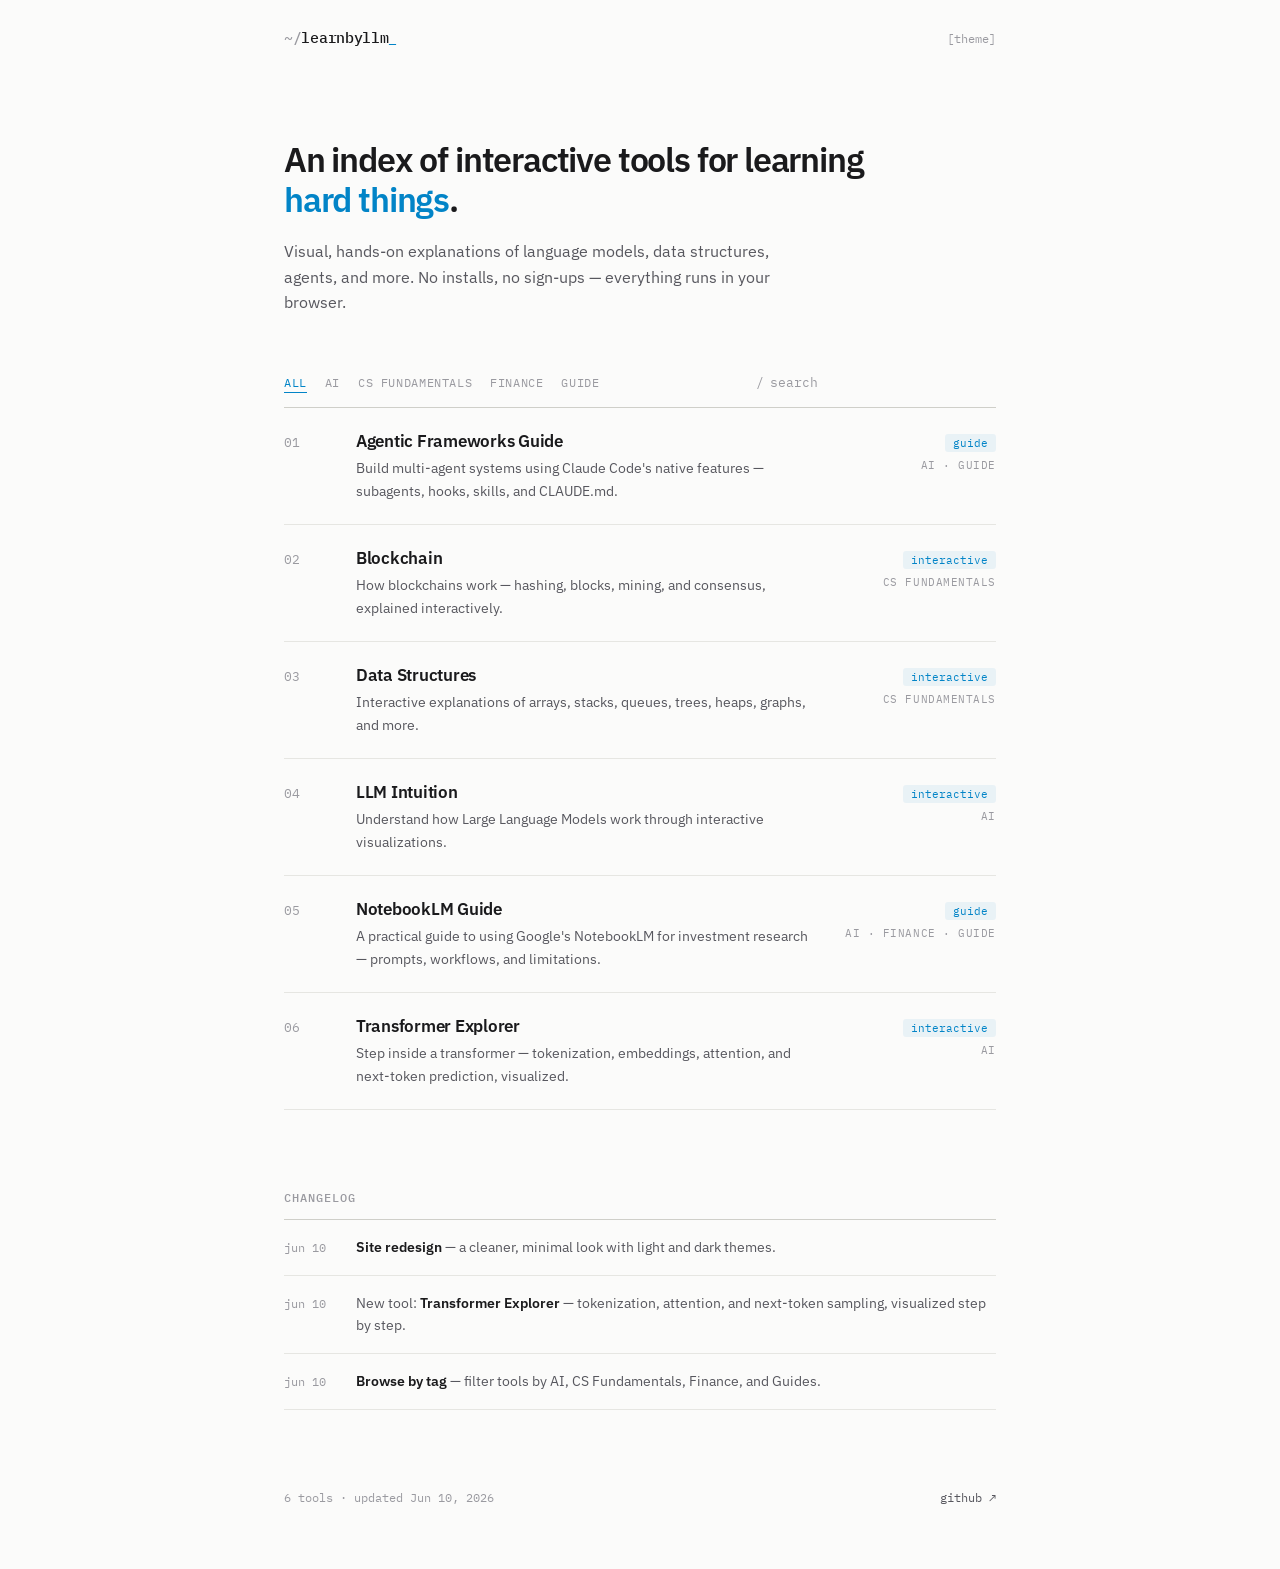
==== commit 4495afc7: "Replace card grid with editorial index design - Tools render as a numbered table-of-contents list in" ====
--- a/index.html
+++ b/index.html
@@ -19,6 +19,12 @@
 
   <link rel="icon" type="image/svg+xml" href="assets/favicon.svg">
 
+  <link rel="preconnect" href="https://fonts.googleapis.com">
+  <link rel="preconnect" href="https://fonts.gstatic.com" crossorigin>
+  <link
+    href="https://fonts.googleapis.com/css2?family=IBM+Plex+Mono:wght@400;500&family=IBM+Plex+Sans:wght@400;500;600&display=swap"
+    rel="stylesheet">
+
   <!-- Set theme before paint to avoid a flash of the wrong theme -->
   <script>
     document.documentElement.dataset.theme =
@@ -30,30 +36,26 @@
     :root,
     [data-theme="dark"] {
       --bg: #0a0a0c;
-      --bg-elevated: #131316;
-      --bg-hover: #18181c;
+      --bg-hover: #121216;
       --border: #232329;
-      --border-strong: #34343c;
+      --border-strong: #3a3a42;
       --text: #ededf0;
       --text-secondary: #9b9ba4;
       --text-tertiary: #62626c;
       --accent: #38bdf8;
       --accent-soft: rgba(56, 189, 248, 0.09);
-      --accent-border: rgba(56, 189, 248, 0.35);
     }
 
     [data-theme="light"] {
-      --bg: #fafafa;
-      --bg-elevated: #ffffff;
-      --bg-hover: #f4f4f5;
-      --border: #e4e4e7;
-      --border-strong: #d4d4d8;
-      --text: #18181b;
-      --text-secondary: #52525b;
-      --text-tertiary: #a1a1aa;
+      --bg: #fbfbfa;
+      --bg-hover: #f3f3f1;
+      --border: #e6e6e2;
+      --border-strong: #cfcfc9;
+      --text: #1a1a1c;
+      --text-secondary: #57575e;
+      --text-tertiary: #9a9aa0;
       --accent: #0284c7;
       --accent-soft: rgba(2, 132, 199, 0.07);
-      --accent-border: rgba(2, 132, 199, 0.3);
     }
 
     * {
@@ -62,8 +64,13 @@
       box-sizing: border-box;
     }
 
+    ::selection {
+      background: var(--accent);
+      color: var(--bg);
+    }
+
     body {
-      font-family: -apple-system, BlinkMacSystemFont, 'Segoe UI', Roboto, 'Helvetica Neue', Arial, sans-serif;
+      font-family: 'IBM Plex Sans', -apple-system, BlinkMacSystemFont, 'Segoe UI', sans-serif;
       background: var(--bg);
       min-height: 100vh;
       color: var(--text);
@@ -71,244 +78,271 @@
       -webkit-font-smoothing: antialiased;
     }
 
+    .mono {
+      font-family: 'IBM Plex Mono', 'Consolas', monospace;
+    }
+
     .container {
-      max-width: 880px;
+      max-width: 760px;
       margin: 0 auto;
-      padding: 0 24px 60px;
+      padding: 0 24px 64px;
     }
 
     .topbar {
       display: flex;
-      align-items: center;
+      align-items: baseline;
       justify-content: space-between;
-      padding: 22px 0;
-      margin-bottom: 48px;
+      padding: 26px 0;
+      margin-bottom: 64px;
     }
 
     .wordmark {
-      font-size: 1.05rem;
-      font-weight: 650;
-      letter-spacing: -0.01em;
+      font-family: 'IBM Plex Mono', monospace;
+      font-size: 0.92rem;
+      font-weight: 500;
       color: var(--text);
       text-decoration: none;
-    }
-
-    .wordmark span {
-      color: var(--accent);
+      letter-spacing: -0.02em;
+    }
+
+    .wordmark::before {
+      content: '~/';
+      color: var(--text-tertiary);
+    }
+
+    .wordmark::after {
+      content: '_';
+      color: var(--accent);
+      animation: blink 1.2s steps(1) infinite;
+    }
+
+    @keyframes blink {
+      50% { opacity: 0; }
     }
 
     .theme-toggle {
-      width: 36px;
-      height: 36px;
-      border: 1px solid var(--border);
-      border-radius: 9px;
-      background: var(--bg-elevated);
-      color: var(--text-secondary);
+      font-family: 'IBM Plex Mono', monospace;
+      font-size: 0.78rem;
+      border: none;
+      background: none;
+      color: var(--text-tertiary);
       cursor: pointer;
-      font-size: 1rem;
-      display: flex;
-      align-items: center;
-      justify-content: center;
-      transition: border-color 0.2s ease, color 0.2s ease;
+      padding: 4px 0;
+      transition: color 0.15s ease;
     }
 
     .theme-toggle:hover {
-      border-color: var(--border-strong);
-      color: var(--text);
+      color: var(--accent);
     }
 
     h1 {
-      font-size: 1.9rem;
-      font-weight: 650;
-      letter-spacing: -0.025em;
-      margin-bottom: 10px;
+      font-size: 2.1rem;
+      font-weight: 600;
+      letter-spacing: -0.035em;
+      line-height: 1.2;
+      margin-bottom: 18px;
+      max-width: 600px;
+    }
+
+    h1 em {
+      font-style: normal;
+      color: var(--accent);
     }
 
     .subtitle {
       color: var(--text-secondary);
-      font-size: 1rem;
-      line-height: 1.6;
-      margin-bottom: 36px;
-      max-width: 560px;
-    }
-
+      font-size: 0.98rem;
+      line-height: 1.65;
+      margin-bottom: 56px;
+      max-width: 540px;
+    }
+
+    /* ---------- search + filters ---------- */
     .toolbar {
       display: flex;
-      flex-direction: column;
-      gap: 14px;
-      margin-bottom: 28px;
-    }
-
-    #searchInput {
-      width: 100%;
-      padding: 11px 16px;
-      border: 1px solid var(--border);
-      border-radius: 10px;
-      background: var(--bg-elevated);
-      color: var(--text);
-      font-size: 0.95rem;
-      outline: none;
-      transition: border-color 0.2s ease;
-    }
-
-    #searchInput:focus {
-      border-color: var(--accent-border);
-    }
-
-    #searchInput::placeholder {
-      color: var(--text-tertiary);
+      align-items: baseline;
+      justify-content: space-between;
+      gap: 20px;
+      flex-wrap: wrap;
+      border-bottom: 1px solid var(--border-strong);
+      padding-bottom: 14px;
+      margin-bottom: 0;
     }
 
     .tag-filters {
       display: flex;
       flex-wrap: wrap;
-      gap: 8px;
+      gap: 18px;
     }
 
     .tag-chip {
-      padding: 6px 14px;
-      border: 1px solid var(--border);
-      border-radius: 50px;
-      background: transparent;
-      color: var(--text-secondary);
+      font-family: 'IBM Plex Mono', monospace;
+      font-size: 0.76rem;
+      text-transform: uppercase;
+      letter-spacing: 0.05em;
+      color: var(--text-tertiary);
+      cursor: pointer;
+      user-select: none;
+      padding: 2px 0;
+      border-bottom: 1px solid transparent;
+      transition: color 0.15s ease;
+    }
+
+    .tag-chip:hover {
+      color: var(--text);
+    }
+
+    .tag-chip.active {
+      color: var(--accent);
+      border-bottom-color: var(--accent);
+    }
+
+    .search-wrap {
+      flex: 1;
+      min-width: 180px;
+      max-width: 240px;
+      display: flex;
+      align-items: baseline;
+      gap: 6px;
+    }
+
+    .search-wrap::before {
+      content: '/';
+      font-family: 'IBM Plex Mono', monospace;
+      color: var(--text-tertiary);
+      font-size: 0.8rem;
+    }
+
+    #searchInput {
+      width: 100%;
+      border: none;
+      background: none;
+      color: var(--text);
+      font-family: 'IBM Plex Mono', monospace;
       font-size: 0.82rem;
-      cursor: pointer;
-      transition: all 0.15s ease;
-      user-select: none;
-    }
-
-    .tag-chip:hover {
-      border-color: var(--border-strong);
-      color: var(--text);
-    }
-
-    .tag-chip.active {
-      background: var(--accent-soft);
-      border-color: var(--accent-border);
-      color: var(--accent);
-      font-weight: 550;
-    }
-
-    .tools-grid {
+      outline: none;
+      padding: 2px 0;
+    }
+
+    #searchInput::placeholder {
+      color: var(--text-tertiary);
+    }
+
+    /* ---------- index list ---------- */
+    .tools-list {
+      margin-bottom: 80px;
+    }
+
+    .tool-row {
       display: grid;
-      grid-template-columns: repeat(auto-fill, minmax(260px, 1fr));
-      gap: 14px;
-      margin-bottom: 56px;
-    }
-
-    .tool-card {
-      background: var(--bg-elevated);
-      border: 1px solid var(--border);
-      border-radius: 12px;
-      padding: 20px;
+      grid-template-columns: 52px 1fr auto;
+      gap: 8px 20px;
+      align-items: baseline;
+      padding: 22px 0;
+      border-bottom: 1px solid var(--border);
       text-decoration: none;
       color: var(--text);
-      transition: border-color 0.15s ease, background 0.15s ease;
+      position: relative;
+      transition: background 0.15s ease;
+    }
+
+    .tool-row:hover {
+      background: linear-gradient(90deg, transparent, var(--accent-soft) 8%, var(--accent-soft) 92%, transparent);
+    }
+
+    .tool-num {
+      font-family: 'IBM Plex Mono', monospace;
+      font-size: 0.8rem;
+      color: var(--text-tertiary);
+      transition: color 0.15s ease;
+    }
+
+    .tool-row:hover .tool-num {
+      color: var(--accent);
+    }
+
+    .tool-main {
+      min-width: 0;
+    }
+
+    .tool-name {
+      font-size: 1.05rem;
+      font-weight: 600;
+      letter-spacing: -0.015em;
+      display: inline-block;
+      margin-bottom: 5px;
+    }
+
+    .tool-row:hover .tool-name::after {
+      content: ' →';
+      color: var(--accent);
+    }
+
+    .tool-description {
+      color: var(--text-secondary);
+      font-size: 0.88rem;
+      line-height: 1.6;
+      max-width: 460px;
+    }
+
+    .tool-side {
       display: flex;
       flex-direction: column;
-      gap: 10px;
-    }
-
-    .tool-card:hover {
-      border-color: var(--border-strong);
-      background: var(--bg-hover);
-    }
-
-    .tool-card-head {
-      display: flex;
-      align-items: center;
-      gap: 10px;
-    }
-
-    .tool-icon {
-      width: 34px;
-      height: 34px;
-      border-radius: 8px;
-      display: flex;
-      align-items: center;
-      justify-content: center;
-      font-size: 1rem;
+      align-items: flex-end;
+      gap: 6px;
+      text-align: right;
+    }
+
+    .tool-tags {
+      font-family: 'IBM Plex Mono', monospace;
+      font-size: 0.68rem;
+      text-transform: uppercase;
+      letter-spacing: 0.05em;
+      color: var(--text-tertiary);
+    }
+
+    .tool-type {
+      font-family: 'IBM Plex Mono', monospace;
+      font-size: 0.68rem;
+      color: var(--accent);
       background: var(--accent-soft);
-      flex-shrink: 0;
-    }
-
-    .tool-name {
-      font-size: 0.98rem;
-      font-weight: 600;
-      letter-spacing: -0.01em;
-    }
-
-    .tool-description {
-      color: var(--text-secondary);
-      font-size: 0.86rem;
-      line-height: 1.55;
-      flex: 1;
-    }
-
-    .tool-foot {
-      display: flex;
-      align-items: center;
-      justify-content: space-between;
-      gap: 8px;
-    }
-
-    .tool-tags {
-      display: flex;
-      flex-wrap: wrap;
-      gap: 5px;
-    }
-
-    .tool-tag {
-      font-size: 0.7rem;
-      padding: 2px 9px;
-      border-radius: 50px;
-      border: 1px solid var(--border);
-      color: var(--text-tertiary);
-    }
-
-    .tool-type {
-      font-size: 0.72rem;
-      color: var(--text-tertiary);
-      white-space: nowrap;
-    }
-
+      padding: 2px 8px;
+      border-radius: 3px;
+    }
+
+    /* ---------- what's new ---------- */
     .section-title {
-      font-size: 0.8rem;
-      font-weight: 600;
+      font-family: 'IBM Plex Mono', monospace;
+      font-size: 0.76rem;
+      font-weight: 500;
       text-transform: uppercase;
       letter-spacing: 0.08em;
       color: var(--text-tertiary);
-      margin-bottom: 16px;
+      border-bottom: 1px solid var(--border-strong);
+      padding-bottom: 14px;
+      margin-bottom: 0;
     }
 
     .whats-new {
-      border: 1px solid var(--border);
-      border-radius: 12px;
-      background: var(--bg-elevated);
-      padding: 6px 20px;
-      margin-bottom: 56px;
+      margin-bottom: 80px;
     }
 
     .whats-new-item {
-      display: flex;
-      gap: 16px;
-      padding: 14px 0;
+      display: grid;
+      grid-template-columns: 52px 1fr;
+      gap: 20px;
+      padding: 16px 0;
       border-bottom: 1px solid var(--border);
       font-size: 0.88rem;
-      line-height: 1.5;
-    }
-
-    .whats-new-item:last-child {
-      border-bottom: none;
+      line-height: 1.6;
+      align-items: baseline;
     }
 
     .whats-new-date {
-      color: var(--text-tertiary);
-      font-variant-numeric: tabular-nums;
+      font-family: 'IBM Plex Mono', monospace;
+      color: var(--text-tertiary);
+      font-size: 0.72rem;
       white-space: nowrap;
-      flex-shrink: 0;
-      font-size: 0.82rem;
-      padding-top: 1px;
     }
 
     .whats-new-text {
@@ -320,56 +354,35 @@
       font-weight: 600;
     }
 
-    .stats-line {
-      color: var(--text-tertiary);
-      font-size: 0.82rem;
-      margin-bottom: 28px;
-    }
-
+    /* ---------- states ---------- */
     .loading {
-      grid-column: 1 / -1;
       text-align: center;
       padding: 60px;
       color: var(--text-tertiary);
-    }
-
-    .loading-spinner {
-      width: 28px;
-      height: 28px;
-      border: 2px solid var(--border);
-      border-top-color: var(--accent);
-      border-radius: 50%;
-      animation: spin 0.8s linear infinite;
-      margin: 0 auto 16px;
-    }
-
-    @keyframes spin {
-      to {
-        transform: rotate(360deg);
-      }
+      font-family: 'IBM Plex Mono', monospace;
+      font-size: 0.82rem;
     }
 
     .error {
-      grid-column: 1 / -1;
       text-align: center;
       padding: 40px;
       color: #ef4444;
-      border: 1px solid rgba(239, 68, 68, 0.25);
-      border-radius: 12px;
+      font-family: 'IBM Plex Mono', monospace;
+      font-size: 0.85rem;
     }
 
     .empty-state {
-      grid-column: 1 / -1;
       text-align: center;
       padding: 50px;
       color: var(--text-tertiary);
+      font-family: 'IBM Plex Mono', monospace;
+      font-size: 0.82rem;
     }
 
     footer {
-      padding-top: 28px;
-      border-top: 1px solid var(--border);
-      color: var(--text-tertiary);
-      font-size: 0.82rem;
+      font-family: 'IBM Plex Mono', monospace;
+      color: var(--text-tertiary);
+      font-size: 0.74rem;
       display: flex;
       justify-content: space-between;
       flex-wrap: wrap;
@@ -385,17 +398,28 @@
       color: var(--accent);
     }
 
-    @media (max-width: 600px) {
+    @media (max-width: 640px) {
+      .topbar {
+        margin-bottom: 44px;
+      }
+
       h1 {
-        font-size: 1.5rem;
-      }
-
-      .tools-grid {
-        grid-template-columns: 1fr;
-      }
-
-      .topbar {
-        margin-bottom: 32px;
+        font-size: 1.6rem;
+      }
+
+      .tool-row {
+        grid-template-columns: 40px 1fr;
+      }
+
+      .tool-side {
+        grid-column: 2;
+        flex-direction: row;
+        align-items: baseline;
+        gap: 12px;
+      }
+
+      .whats-new-item {
+        grid-template-columns: 40px 1fr;
       }
     }
   </style>
@@ -404,36 +428,33 @@
 <body>
   <div class="container">
     <nav class="topbar">
-      <a href="/" class="wordmark">Learn<span>by</span>LLM</a>
-      <button class="theme-toggle" id="themeToggle" title="Toggle theme" aria-label="Toggle theme">◐</button>
+      <a href="/" class="wordmark">learnbyllm</a>
+      <button class="theme-toggle" id="themeToggle" aria-label="Toggle theme">[theme]</button>
     </nav>
 
     <header>
-      <h1>Interactive learning tools</h1>
-      <p class="subtitle">Visualizations and guides for understanding complex concepts — language models,
-        data structures, agents, and more. No installs, everything runs in your browser.</p>
+      <h1>An index of interactive tools for learning <em>hard things</em>.</h1>
+      <p class="subtitle">Visual, hands-on explanations of language models, data structures, agents,
+        and more. No installs, no sign-ups — everything runs in your browser.</p>
     </header>
 
     <div class="toolbar">
-      <input type="text" id="searchInput" placeholder="Search tools…  ( / )" oninput="filterTools()">
       <div class="tag-filters" id="tagFilters"></div>
-    </div>
-
-    <div class="tools-grid" id="toolsGrid">
-      <div class="loading">
-        <div class="loading-spinner"></div>
-        <p>Loading tools…</p>
+      <div class="search-wrap">
+        <input type="text" id="searchInput" placeholder="search" oninput="filterTools()">
       </div>
     </div>
 
-    <section>
-      <h2 class="section-title">What's new</h2>
-      <div class="whats-new" id="whatsNew"></div>
-    </section>
+    <div class="tools-list" id="toolsGrid">
+      <div class="loading">loading index…</div>
+    </div>
+
+    <h2 class="section-title">Changelog</h2>
+    <div class="whats-new" id="whatsNew"></div>
 
     <footer>
       <p><span id="toolCount">–</span> tools · updated <span id="lastUpdated">–</span></p>
-      <p><a href="https://github.com/LearnbyLLM/LearnbyLLM.github.io" target="_blank" rel="noopener">GitHub</a></p>
+      <p><a href="https://github.com/LearnbyLLM/LearnbyLLM.github.io" target="_blank" rel="noopener">github ↗</a></p>
     </footer>
   </div>
 
@@ -446,38 +467,33 @@
     const TOOLS_FOLDER = 'tools';
     // =============================================
 
-    // Tool metadata - add descriptions and icons for your tools
-    // Keys should match filenames (without .html) or directory names
+    // Tool metadata - add descriptions for your tools.
+    // Keys should match filenames (without .html) or directory names.
+    // `name` overrides the auto-generated display name.
     const toolMetadata = {
       'data-structures': {
-        icon: '📊',
         description: 'Interactive explanations of arrays, stacks, queues, trees, heaps, graphs, and more.',
         tags: ['CS Fundamentals']
       },
       'blockchain': {
-        icon: '⛓️',
         description: 'How blockchains work — hashing, blocks, mining, and consensus, explained interactively.',
         tags: ['CS Fundamentals']
       },
       'llm-intuition': {
         name: 'LLM Intuition',
-        icon: '🧠',
         description: 'Understand how Large Language Models work through interactive visualizations.',
         tags: ['AI']
       },
       'transformer-explorer': {
-        icon: '🔬',
         description: 'Step inside a transformer — tokenization, embeddings, attention, and next-token prediction, visualized.',
         tags: ['AI']
       },
       'notebooklm-guide': {
         name: 'NotebookLM Guide',
-        icon: '📓',
         description: 'A practical guide to using Google\'s NotebookLM for investment research — prompts, workflows, and limitations.',
         tags: ['AI', 'Finance', 'Guide']
       },
       'agentic-frameworks-guide': {
-        icon: '🤖',
         description: 'Build multi-agent systems using Claude Code\'s native features — subagents, hooks, skills, and CLAUDE.md.',
         tags: ['AI', 'Guide']
       },
@@ -485,7 +501,6 @@
 
     // Default metadata for tools without custom info
     const defaultMeta = {
-      icon: '📚',
       description: 'An interactive learning tool.',
       tags: []
     };
@@ -502,20 +517,11 @@
     let activeTag = 'All';
 
     // ---------- theme ----------
-    const themeToggle = document.getElementById('themeToggle');
-
-    function applyThemeIcon() {
-      themeToggle.textContent = document.documentElement.dataset.theme === 'light' ? '☾' : '☀';
-    }
-
-    themeToggle.addEventListener('click', () => {
+    document.getElementById('themeToggle').addEventListener('click', () => {
       const next = document.documentElement.dataset.theme === 'light' ? 'dark' : 'light';
       document.documentElement.dataset.theme = next;
       localStorage.setItem('theme', next);
-      applyThemeIcon();
     });
-
-    applyThemeIcon();
 
     // ---------- data loading ----------
     // Load the tool list from the static tools.json (generated by a GitHub
@@ -557,7 +563,7 @@
             const meta = toolMetadata[key] || defaultMeta;
 
             return {
-              type: isDir ? 'Guide' : 'Interactive',
+              type: isDir ? 'guide' : 'interactive',
               path: isDir ? `${TOOLS_FOLDER}/${file.name}/` : `${TOOLS_FOLDER}/${file.name}`,
               name: displayName,
               ...meta // metadata may override the auto-generated name
@@ -571,12 +577,7 @@
 
       } catch (error) {
         console.error('Error fetching tools:', error);
-        grid.innerHTML = `
-                    <div class="error">
-                        <h3>Couldn't load tools</h3>
-                        <p style="margin-top: 8px;">Looking for: ${GITHUB_USERNAME}/${GITHUB_REPO}/${TOOLS_FOLDER}</p>
-                    </div>
-                `;
+        grid.innerHTML = `<div class="error">couldn't load the tool index — try refreshing</div>`;
       }
     }
 
@@ -625,27 +626,20 @@
       const grid = document.getElementById('toolsGrid');
 
       if (tools.length === 0) {
-        grid.innerHTML = `
-                    <div class="empty-state">
-                        <h3>No tools found</h3>
-                        <p style="margin-top: 6px;">Try a different search term</p>
+        grid.innerHTML = `<div class="empty-state">nothing matches — try a different search</div>`;
+        return;
+      }
+
+      grid.innerHTML = tools.map((tool, i) => `
+                <a href="${tool.path}" class="tool-row">
+                    <span class="tool-num">${String(i + 1).padStart(2, '0')}</span>
+                    <div class="tool-main">
+                        <span class="tool-name">${tool.name}</span>
+                        <div class="tool-description">${tool.description}</div>
                     </div>
-                `;
-        return;
-      }
-
-      grid.innerHTML = tools.map(tool => `
-                <a href="${tool.path}" class="tool-card">
-                    <div class="tool-card-head">
-                        <div class="tool-icon">${tool.icon}</div>
-                        <div class="tool-name">${tool.name}</div>
-                    </div>
-                    <div class="tool-description">${tool.description}</div>
-                    <div class="tool-foot">
-                        <div class="tool-tags">
-                            ${(tool.tags || []).map(tag => `<span class="tool-tag">${tag}</span>`).join('')}
-                        </div>
+                    <div class="tool-side">
                         <span class="tool-type">${tool.type}</span>
+                        <span class="tool-tags">${(tool.tags || []).join(' · ')}</span>
                     </div>
                 </a>
             `).join('');
@@ -655,7 +649,7 @@
       const container = document.getElementById('whatsNew');
       container.innerHTML = whatsNew.slice(0, WHATS_NEW_LIMIT).map(item => {
         const date = new Date(item.date + 'T00:00:00');
-        const label = date.toLocaleDateString('en-US', { month: 'short', day: 'numeric' });
+        const label = date.toLocaleDateString('en-US', { month: 'short', day: 'numeric' }).toLowerCase();
         return `
                 <div class="whats-new-item">
                     <span class="whats-new-date">${label}</span>
